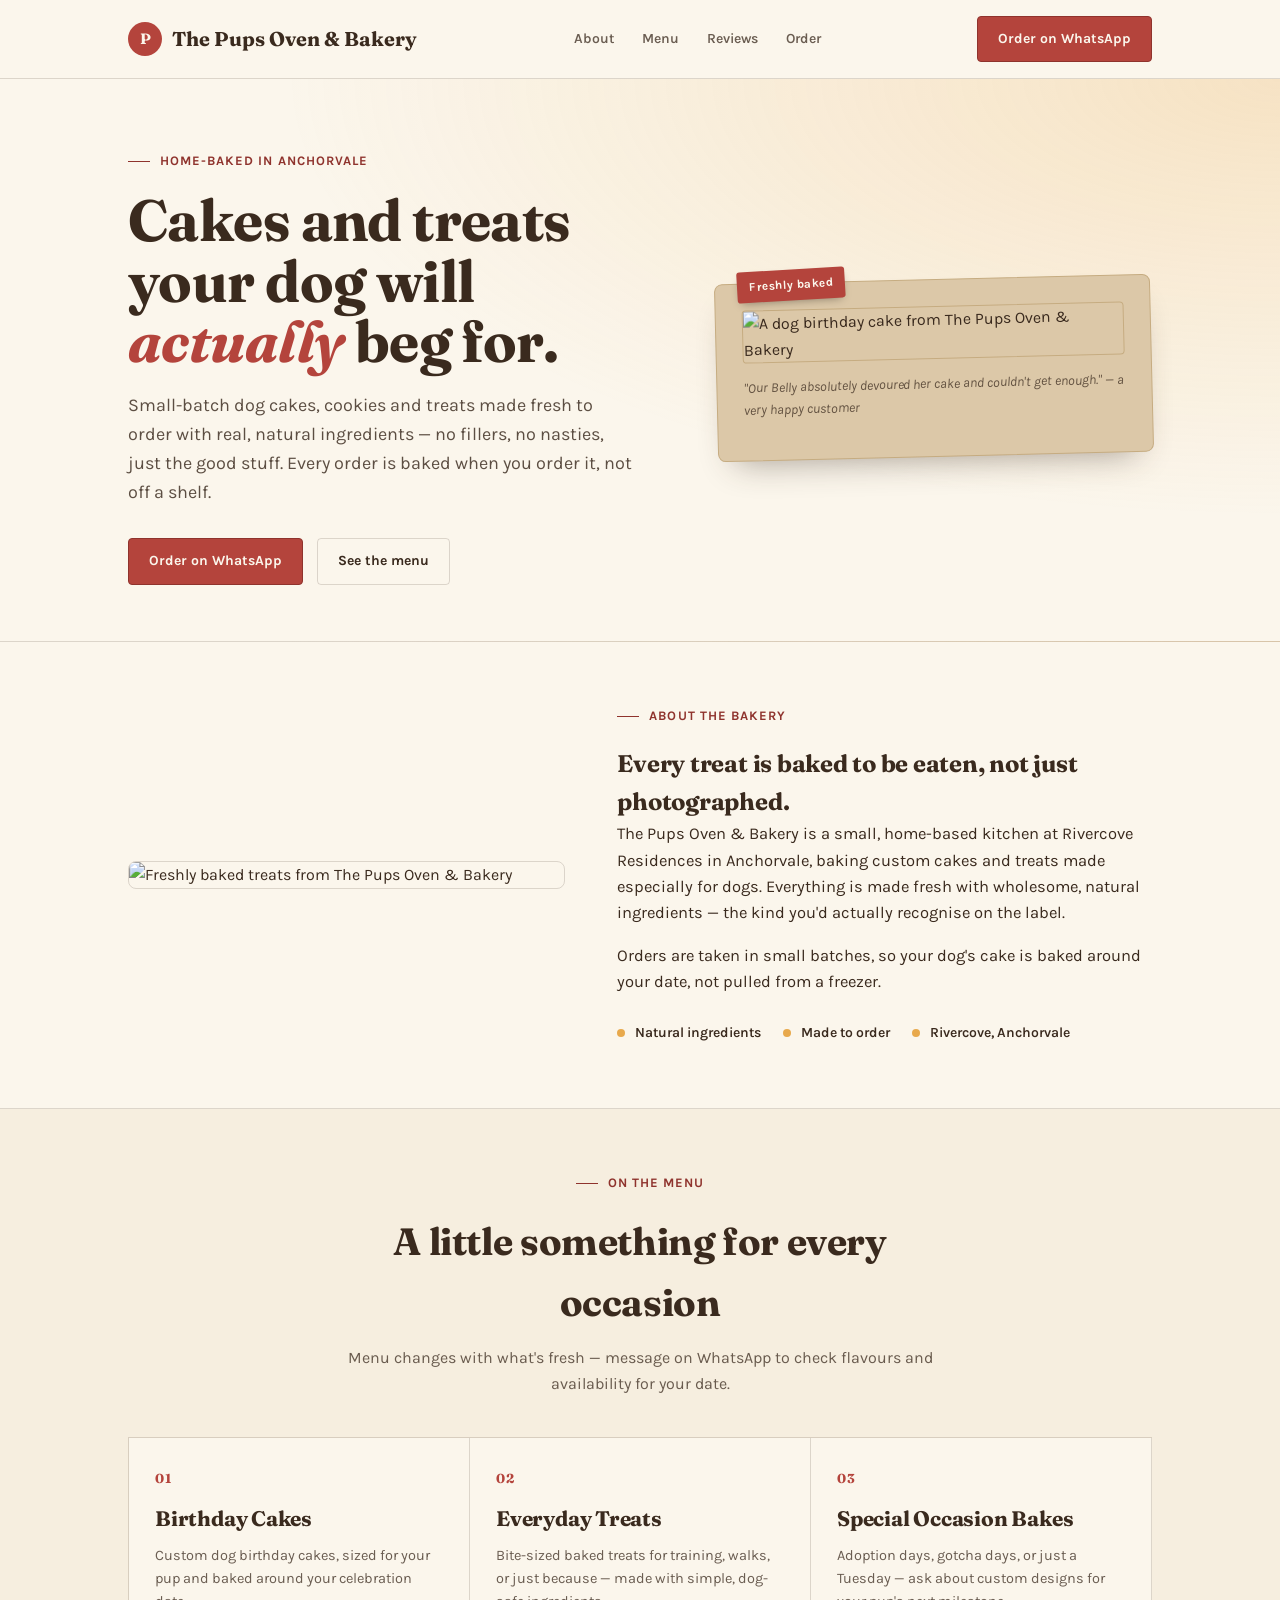
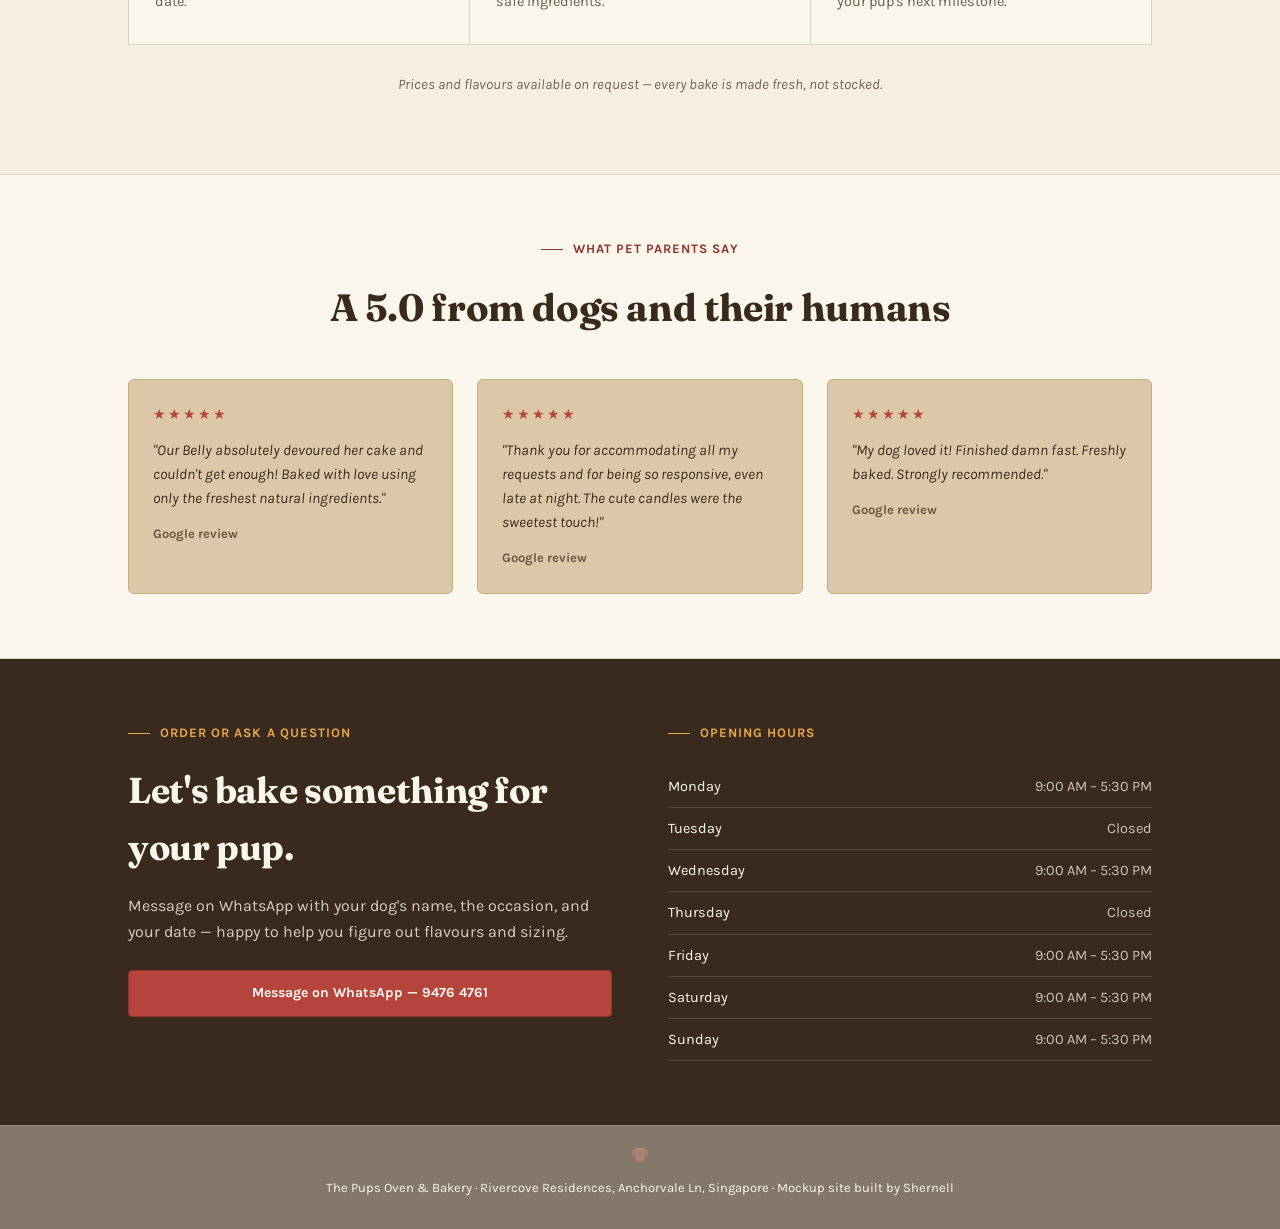
==== index.html @ 28925477 "Add files via upload" ====
<!DOCTYPE html>
<html lang="en">
<head>
<meta charset="UTF-8">
<meta name="viewport" content="width=device-width, initial-scale=1.0">
<title>The Pups Oven & Bakery — Small-batch bakes for dogs</title>
<link rel="preconnect" href="https://fonts.googleapis.com">
<link rel="preconnect" href="https://fonts.gstatic.com" crossorigin>
<link href="https://fonts.googleapis.com/css2?family=Fraunces:opsz,wght@9..144,400;9..144,600;9..144,700&family=Karla:wght@400;500;600;700&display=swap" rel="stylesheet">
<style>
  :root{
    --kraft: #DCC8A8;
    --kraft-dark: #C6AC81;
    --ink: #3A2A1E;
    --cream: #F6EEDF;
    --butter: #E8A94C;
    --berry: #B4443C;
    --berry-dark: #8F332D;
    --paper: #FBF6EC;
    --line: rgba(58,42,30,0.16);
    --radius: 4px;
  }
  *{box-sizing:border-box;}
  html{scroll-behavior:smooth;}
  body{
    margin:0;
    background:var(--cream);
    color:var(--ink);
    font-family:'Karla', sans-serif;
    font-size:16px;
    line-height:1.6;
  }
  h1,h2,h3{
    font-family:'Fraunces', serif;
    font-weight:700;
    margin:0;
    letter-spacing:-0.01em;
  }
  a{color:inherit;}
  img{max-width:100%;display:block;}
  .wrap{max-width:1080px;margin:0 auto;padding:0 28px;}

  /* Twine/stamp texture divider */
  .stamp-divider{
    display:flex;
    align-items:center;
    justify-content:center;
    gap:14px;
    margin:0 auto;
    width:fit-content;
  }
  .stamp-divider .dash{width:40px;height:1px;background:var(--ink);opacity:0.35;}
  .stamp-divider .paw{
    width:16px;height:16px;
    position:relative;
  }
  .stamp-divider .paw::before{
    content:"";
    position:absolute; inset:0;
    background: radial-gradient(circle at 50% 62%, var(--berry) 0 34%, transparent 35%),
                radial-gradient(circle at 22% 30%, var(--berry) 0 20%, transparent 21%),
                radial-gradient(circle at 78% 30%, var(--berry) 0 20%, transparent 21%),
                radial-gradient(circle at 38% 12%, var(--berry) 0 15%, transparent 16%),
                radial-gradient(circle at 62% 12%, var(--berry) 0 15%, transparent 16%);
    opacity:0.55;
  }

  /* ===== NAV ===== */
  header{
    position:sticky; top:0; z-index:20;
    background:var(--paper);
    border-bottom:1px solid var(--line);
  }
  nav.wrap{
    display:flex; align-items:center; justify-content:space-between;
    padding-top:16px; padding-bottom:16px;
  }
  .brand{
    display:flex; align-items:center; gap:10px;
    font-family:'Fraunces', serif; font-weight:700; font-size:20px;
  }
  .brand .mark{
    width:34px;height:34px;border-radius:50%;
    background:var(--berry);
    display:flex;align-items:center;justify-content:center;
    color:var(--paper); font-size:15px; font-weight:700;
    flex:none;
  }
  .navlinks{display:flex; gap:28px; font-size:14px; font-weight:600;}
  .navlinks a{text-decoration:none; opacity:0.75; transition:opacity .15s;}
  .navlinks a:hover{opacity:1;}
  .btn{
    display:inline-flex; align-items:center; gap:8px;
    background:var(--berry); color:var(--paper) !important;
    padding:11px 20px; border-radius:var(--radius);
    font-weight:700; font-size:14px; text-decoration:none;
    border:1px solid var(--berry-dark);
    transition: transform .15s ease, background .15s ease;
  }
  .btn:hover{background:var(--berry-dark); transform:translateY(-1px);}
  .btn-ghost{
    background:transparent; color:var(--ink) !important;
    border:1px solid var(--line);
  }
  .btn-ghost:hover{background:rgba(58,42,30,0.05); transform:none;}
  @media (max-width:720px){ .navlinks{display:none;} }

  /* ===== HERO ===== */
  .hero{
    background:
      radial-gradient(ellipse at top right, rgba(232,169,76,0.25), transparent 55%),
      var(--paper);
    border-bottom:1px solid var(--line);
    padding:72px 0 56px;
  }
  .hero .wrap{display:grid; grid-template-columns:1.1fr 0.9fr; gap:56px; align-items:center;}
  @media (max-width:860px){ .hero .wrap{grid-template-columns:1fr;} }
  .eyebrow{
    font-size:13px; font-weight:700; letter-spacing:0.08em; text-transform:uppercase;
    color:var(--berry-dark); margin-bottom:18px; display:flex; align-items:center; gap:10px;
  }
  .eyebrow::before{content:""; width:22px; height:1px; background:var(--berry-dark);}
  .hero h1{
    font-size:clamp(38px, 5vw, 58px);
    line-height:1.04;
  }
  .hero h1 em{
    font-style:italic; color:var(--berry);
  }
  .hero p.sub{
    margin-top:20px; font-size:18px; max-width:46ch; opacity:0.82;
  }
  .hero .cta-row{display:flex; gap:14px; margin-top:32px; flex-wrap:wrap;}
  .hero-card{
    background:var(--kraft);
    border:1px solid var(--kraft-dark);
    border-radius:8px;
    padding:26px;
    position:relative;
    transform:rotate(-1.4deg);
    box-shadow: 0 18px 34px -18px rgba(58,42,30,0.45);
  }
  .hero-card .tag{
    position:absolute; top:-14px; left:22px;
    background:var(--berry); color:var(--paper);
    font-size:12px; font-weight:700; letter-spacing:0.04em;
    padding:6px 12px; border-radius:3px;
    transform:rotate(-2deg);
    box-shadow:0 4px 10px -4px rgba(0,0,0,0.4);
  }
  .hero-card img{border-radius:4px; border:1px solid var(--kraft-dark);}
  .hero-card .cap{
    margin-top:14px; font-size:13.5px; opacity:0.75; font-style:italic;
  }

  section{padding:64px 0;}
  .section-head{max-width:640px; margin:0 auto 40px; text-align:center;}
  .section-head .eyebrow{justify-content:center;}
  .section-head h2{font-size:clamp(28px,3.4vw,38px);}
  .section-head p{margin-top:12px; opacity:0.75; font-size:16px;}

  /* ===== ABOUT ===== */
  .about{background:var(--paper); border-bottom:1px solid var(--line);}
  .about-grid{
    display:grid; grid-template-columns:0.9fr 1.1fr; gap:52px; align-items:center;
  }
  @media (max-width:860px){ .about-grid{grid-template-columns:1fr;} }
  .about-grid img{border-radius:8px; border:1px solid var(--line);}
  .about-copy p{margin:0 0 16px; font-size:16.5px;}
  .badges{display:flex; gap:22px; margin-top:26px; flex-wrap:wrap;}
  .badge{display:flex; align-items:center; gap:10px; font-size:14px; font-weight:600;}
  .badge .dot{width:8px;height:8px;border-radius:50%; background:var(--butter); flex:none;}

  /* ===== MENU ===== */
  .menu{background:var(--cream);}
  .menu-grid{
    display:grid; grid-template-columns:repeat(3,1fr); gap:0;
    border-top:1px solid var(--line); border-left:1px solid var(--line);
  }
  @media (max-width:860px){ .menu-grid{grid-template-columns:1fr;} }
  .menu-item{
    background:var(--paper);
    border-right:1px solid var(--line); border-bottom:1px solid var(--line);
    padding:30px 26px;
  }
  .menu-item .num{
    font-family:'Fraunces', serif; font-size:13px; color:var(--berry);
    font-weight:700; letter-spacing:0.04em; margin-bottom:14px; display:block;
  }
  .menu-item h3{font-size:21px; margin-bottom:8px;}
  .menu-item p{margin:0; font-size:14.5px; opacity:0.75;}
  .menu-note{
    text-align:center; margin-top:28px; font-size:14.5px; opacity:0.7; font-style:italic;
  }

  /* ===== REVIEWS ===== */
  .reviews{background:var(--paper); border-top:1px solid var(--line); border-bottom:1px solid var(--line);}
  .review-strip{
    display:grid; grid-template-columns:repeat(3,1fr); gap:24px;
  }
  @media (max-width:860px){ .review-strip{grid-template-columns:1fr;} }
  .review-card{
    background:var(--kraft);
    border:1px solid var(--kraft-dark);
    border-radius:6px;
    padding:24px;
    font-size:15px;
  }
  .review-card .stars{color:var(--berry); font-size:14px; letter-spacing:2px; margin-bottom:12px;}
  .review-card p{margin:0 0 14px; font-style:italic;}
  .review-card .who{font-size:13px; font-weight:700; opacity:0.7; font-style:normal;}

  /* ===== HOURS + CONTACT ===== */
  .contact{background:var(--ink); color:var(--paper);}
  .contact .wrap{
    display:grid; grid-template-columns:1fr 1fr; gap:56px;
  }
  @media (max-width:860px){ .contact .wrap{grid-template-columns:1fr; gap:40px;} }
  .contact h2{color:var(--paper); font-size:clamp(28px,3.4vw,36px);}
  .contact .eyebrow{color:var(--butter);}
  .contact .eyebrow::before{background:var(--butter);}
  .contact p{opacity:0.8;}
  .hours-table{width:100%; border-collapse:collapse; margin-top:22px; font-size:14.5px;}
  .hours-table td{padding:9px 0; border-bottom:1px solid rgba(246,238,223,0.14);}
  .hours-table td:last-child{text-align:right; opacity:0.75;}
  .contact-actions{display:flex; flex-direction:column; gap:14px; margin-top:26px;}
  .contact-actions .btn{justify-content:center;}

  footer{
    background:var(--ink); color:var(--paper); opacity:0.6;
    text-align:center; font-size:13px; padding:22px 0 30px;
    border-top:1px solid rgba(246,238,223,0.14);
  }

  @media (prefers-reduced-motion: reduce){
    html{scroll-behavior:auto;}
    .btn{transition:none;}
  }
</style>
</head>
<body>

<header>
  <nav class="wrap">
    <div class="brand"><span class="mark">P</span> The Pups Oven &amp; Bakery</div>
    <div class="navlinks">
      <a href="#about">About</a>
      <a href="#menu">Menu</a>
      <a href="#reviews">Reviews</a>
      <a href="#contact">Order</a>
    </div>
    <a class="btn" href="https://wa.me/6594764761" target="_blank" rel="noopener">Order on WhatsApp</a>
  </nav>
</header>

<section class="hero">
  <div class="wrap">
    <div>
      <div class="eyebrow">Home-baked in Anchorvale</div>
      <h1>Cakes and treats<br>your dog will<br><em>actually</em> beg for.</h1>
      <p class="sub">Small-batch dog cakes, cookies and treats made fresh to order with real, natural ingredients — no fillers, no nasties, just the good stuff. Every order is baked when you order it, not off a shelf.</p>
      <div class="cta-row">
        <a class="btn" href="https://wa.me/6594764761" target="_blank" rel="noopener">Order on WhatsApp</a>
        <a class="btn btn-ghost" href="#menu">See the menu</a>
      </div>
    </div>
    <div class="hero-card">
      <span class="tag">Freshly baked</span>
      <img src="https://lh3.googleusercontent.com/place-photos/AG9NLjCP2HcbFuQGOTqAzHiE16XrRwnvdXq0ew6-kzqlDeP54pK5Kxz64H9bZovD2482YH1DR_TlB1Ev3EIiJP8zvu2yTETIzzMvr8vPpk2DUA75wyzA35ce_5k3S6jke4qrymUKOl1qaqzrE1tr2elI1dHA=s4800-w800-h600" alt="A dog birthday cake from The Pups Oven & Bakery">
      <p class="cap">"Our Belly absolutely devoured her cake and couldn't get enough." — a very happy customer</p>
    </div>
  </div>
</section>

<section class="about" id="about">
  <div class="wrap about-grid">
    <img src="https://lh3.googleusercontent.com/place-photos/AG9NLjCjm4xuMLCfTS1H-O0KVJFiXCo4iOHPGCfZ14eSiEsaFnw3Gy92b512DJ711B5WHKqQO9Sk-Co7IWxxLctmNLen6A9wMANa2UknLFiBVmNn6SU0Fk9tjdXXYCuMUdY-psauGhg1rjdzt-5G7QcyyvMjFQ=s4800-w800-h600" alt="Freshly baked treats from The Pups Oven & Bakery">
    <div class="about-copy">
      <div class="eyebrow">About the bakery</div>
      <h2>Every treat is baked to be eaten, not just photographed.</h2>
      <p>The Pups Oven &amp; Bakery is a small, home-based kitchen at Rivercove Residences in Anchorvale, baking custom cakes and treats made especially for dogs. Everything is made fresh with wholesome, natural ingredients — the kind you'd actually recognise on the label.</p>
      <p>Orders are taken in small batches, so your dog's cake is baked around your date, not pulled from a freezer.</p>
      <div class="badges">
        <div class="badge"><span class="dot"></span> Natural ingredients</div>
        <div class="badge"><span class="dot"></span> Made to order</div>
        <div class="badge"><span class="dot"></span> Rivercove, Anchorvale</div>
      </div>
    </div>
  </div>
</section>

<section class="menu" id="menu">
  <div class="wrap">
    <div class="section-head">
      <div class="eyebrow">On the menu</div>
      <h2>A little something for every occasion</h2>
      <p>Menu changes with what's fresh — message on WhatsApp to check flavours and availability for your date.</p>
    </div>
    <div class="menu-grid">
      <div class="menu-item">
        <span class="num">01</span>
        <h3>Birthday Cakes</h3>
        <p>Custom dog birthday cakes, sized for your pup and baked around your celebration date.</p>
      </div>
      <div class="menu-item">
        <span class="num">02</span>
        <h3>Everyday Treats</h3>
        <p>Bite-sized baked treats for training, walks, or just because — made with simple, dog-safe ingredients.</p>
      </div>
      <div class="menu-item">
        <span class="num">03</span>
        <h3>Special Occasion Bakes</h3>
        <p>Adoption days, gotcha days, or just a Tuesday — ask about custom designs for your pup's next milestone.</p>
      </div>
    </div>
    <p class="menu-note">Prices and flavours available on request — every bake is made fresh, not stocked.</p>
  </div>
</section>

<section class="reviews" id="reviews">
  <div class="wrap">
    <div class="section-head">
      <div class="eyebrow">What pet parents say</div>
      <h2>A 5.0 from dogs and their humans</h2>
    </div>
    <div class="review-strip">
      <div class="review-card">
        <div class="stars">★★★★★</div>
        <p>"Our Belly absolutely devoured her cake and couldn't get enough! Baked with love using only the freshest natural ingredients."</p>
        <div class="who">Google review</div>
      </div>
      <div class="review-card">
        <div class="stars">★★★★★</div>
        <p>"Thank you for accommodating all my requests and for being so responsive, even late at night. The cute candles were the sweetest touch!"</p>
        <div class="who">Google review</div>
      </div>
      <div class="review-card">
        <div class="stars">★★★★★</div>
        <p>"My dog loved it! Finished damn fast. Freshly baked. Strongly recommended."</p>
        <div class="who">Google review</div>
      </div>
    </div>
  </div>
</section>

<section class="contact" id="contact">
  <div class="wrap">
    <div>
      <div class="eyebrow">Order or ask a question</div>
      <h2>Let's bake something for your pup.</h2>
      <p>Message on WhatsApp with your dog's name, the occasion, and your date — happy to help you figure out flavours and sizing.</p>
      <div class="contact-actions">
        <a class="btn" href="https://wa.me/6594764761" target="_blank" rel="noopener">Message on WhatsApp — 9476 4761</a>
      </div>
    </div>
    <div>
      <div class="eyebrow">Opening hours</div>
      <table class="hours-table">
        <tr><td>Monday</td><td>9:00 AM – 5:30 PM</td></tr>
        <tr><td>Tuesday</td><td>Closed</td></tr>
        <tr><td>Wednesday</td><td>9:00 AM – 5:30 PM</td></tr>
        <tr><td>Thursday</td><td>Closed</td></tr>
        <tr><td>Friday</td><td>9:00 AM – 5:30 PM</td></tr>
        <tr><td>Saturday</td><td>9:00 AM – 5:30 PM</td></tr>
        <tr><td>Sunday</td><td>9:00 AM – 5:30 PM</td></tr>
      </table>
    </div>
  </div>
</section>

<footer>
  <div class="stamp-divider" style="margin-bottom:14px;">
    <span class="dash"></span><span class="paw"></span><span class="dash"></span>
  </div>
  The Pups Oven &amp; Bakery · Rivercove Residences, Anchorvale Ln, Singapore · Mockup site built by Shernell
</footer>

</body>
</html>
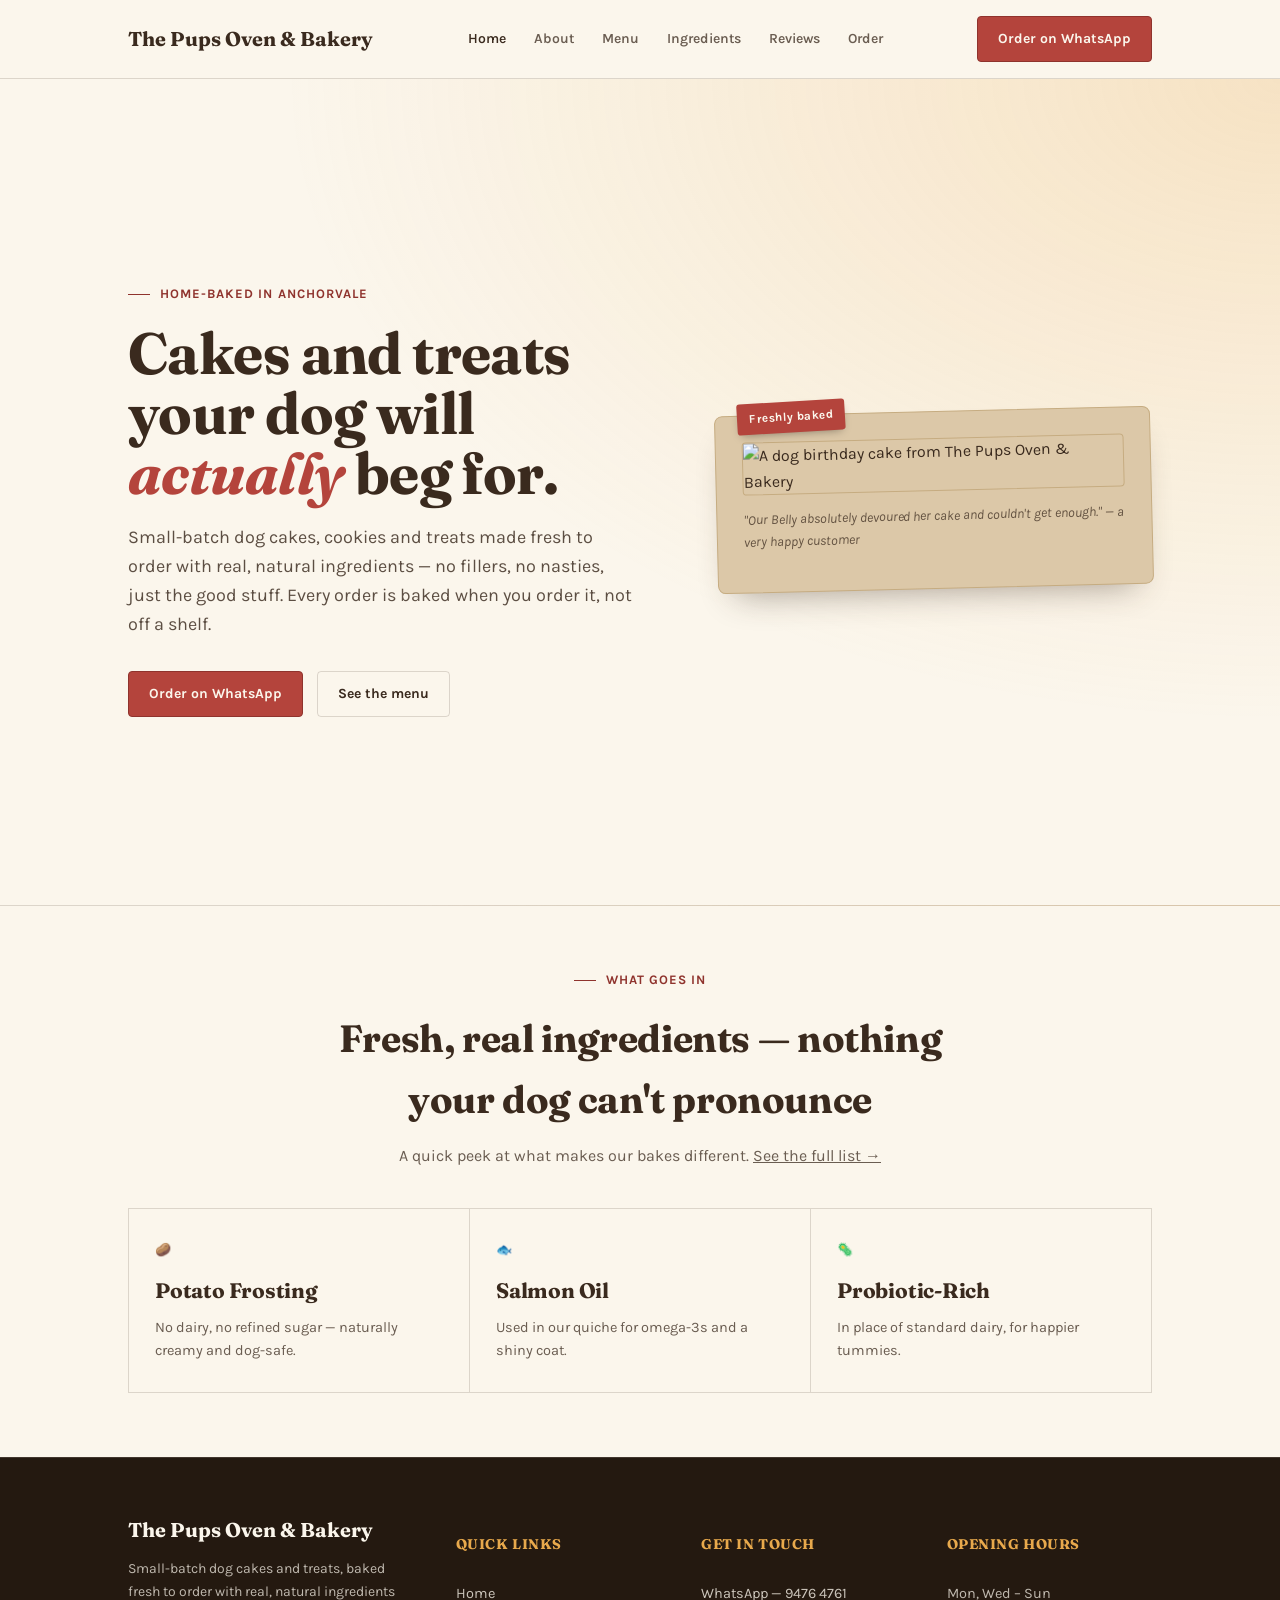
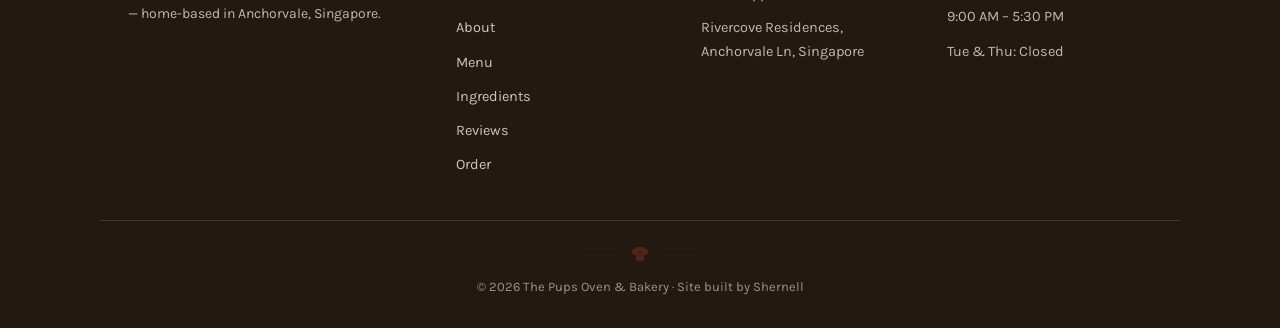
==== commit c6e075ce: "Switch to multi-page site with shared header/footer, fix full-screen layout and footer styling" ====
--- a/index.html
+++ b/index.html
@@ -7,251 +7,11 @@
 <link rel="preconnect" href="https://fonts.googleapis.com">
 <link rel="preconnect" href="https://fonts.gstatic.com" crossorigin>
 <link href="https://fonts.googleapis.com/css2?family=Fraunces:opsz,wght@9..144,400;9..144,600;9..144,700&family=Karla:wght@400;500;600;700&display=swap" rel="stylesheet">
-<style>
-  :root{
-    --kraft: #DCC8A8;
-    --kraft-dark: #C6AC81;
-    --ink: #3A2A1E;
-    --cream: #F6EEDF;
-    --butter: #E8A94C;
-    --berry: #B4443C;
-    --berry-dark: #8F332D;
-    --paper: #FBF6EC;
-    --line: rgba(58,42,30,0.16);
-    --radius: 4px;
-  }
-  *{box-sizing:border-box;}
-  html{scroll-behavior:smooth;}
-  body{
-    margin:0;
-    background:var(--cream);
-    color:var(--ink);
-    font-family:'Karla', sans-serif;
-    font-size:16px;
-    line-height:1.6;
-  }
-  h1,h2,h3{
-    font-family:'Fraunces', serif;
-    font-weight:700;
-    margin:0;
-    letter-spacing:-0.01em;
-  }
-  a{color:inherit;}
-  img{max-width:100%;display:block;}
-  .wrap{max-width:1080px;margin:0 auto;padding:0 28px;}
-
-  /* Twine/stamp texture divider */
-  .stamp-divider{
-    display:flex;
-    align-items:center;
-    justify-content:center;
-    gap:14px;
-    margin:0 auto;
-    width:fit-content;
-  }
-  .stamp-divider .dash{width:40px;height:1px;background:var(--ink);opacity:0.35;}
-  .stamp-divider .paw{
-    width:16px;height:16px;
-    position:relative;
-  }
-  .stamp-divider .paw::before{
-    content:"";
-    position:absolute; inset:0;
-    background: radial-gradient(circle at 50% 62%, var(--berry) 0 34%, transparent 35%),
-                radial-gradient(circle at 22% 30%, var(--berry) 0 20%, transparent 21%),
-                radial-gradient(circle at 78% 30%, var(--berry) 0 20%, transparent 21%),
-                radial-gradient(circle at 38% 12%, var(--berry) 0 15%, transparent 16%),
-                radial-gradient(circle at 62% 12%, var(--berry) 0 15%, transparent 16%);
-    opacity:0.55;
-  }
-
-  /* ===== NAV ===== */
-  header{
-    position:sticky; top:0; z-index:20;
-    background:var(--paper);
-    border-bottom:1px solid var(--line);
-  }
-  nav.wrap{
-    display:flex; align-items:center; justify-content:space-between;
-    padding-top:16px; padding-bottom:16px;
-  }
-  .brand{
-    display:flex; align-items:center; gap:10px;
-    font-family:'Fraunces', serif; font-weight:700; font-size:20px;
-  }
-  .brand .mark{
-    width:34px;height:34px;border-radius:50%;
-    background:var(--berry);
-    display:flex;align-items:center;justify-content:center;
-    color:var(--paper); font-size:15px; font-weight:700;
-    flex:none;
-  }
-  .navlinks{display:flex; gap:28px; font-size:14px; font-weight:600;}
-  .navlinks a{text-decoration:none; opacity:0.75; transition:opacity .15s;}
-  .navlinks a:hover{opacity:1;}
-  .btn{
-    display:inline-flex; align-items:center; gap:8px;
-    background:var(--berry); color:var(--paper) !important;
-    padding:11px 20px; border-radius:var(--radius);
-    font-weight:700; font-size:14px; text-decoration:none;
-    border:1px solid var(--berry-dark);
-    transition: transform .15s ease, background .15s ease;
-  }
-  .btn:hover{background:var(--berry-dark); transform:translateY(-1px);}
-  .btn-ghost{
-    background:transparent; color:var(--ink) !important;
-    border:1px solid var(--line);
-  }
-  .btn-ghost:hover{background:rgba(58,42,30,0.05); transform:none;}
-  @media (max-width:720px){ .navlinks{display:none;} }
-
-  /* ===== HERO ===== */
-  .hero{
-    background:
-      radial-gradient(ellipse at top right, rgba(232,169,76,0.25), transparent 55%),
-      var(--paper);
-    border-bottom:1px solid var(--line);
-    padding:72px 0 56px;
-  }
-  .hero .wrap{display:grid; grid-template-columns:1.1fr 0.9fr; gap:56px; align-items:center;}
-  @media (max-width:860px){ .hero .wrap{grid-template-columns:1fr;} }
-  .eyebrow{
-    font-size:13px; font-weight:700; letter-spacing:0.08em; text-transform:uppercase;
-    color:var(--berry-dark); margin-bottom:18px; display:flex; align-items:center; gap:10px;
-  }
-  .eyebrow::before{content:""; width:22px; height:1px; background:var(--berry-dark);}
-  .hero h1{
-    font-size:clamp(38px, 5vw, 58px);
-    line-height:1.04;
-  }
-  .hero h1 em{
-    font-style:italic; color:var(--berry);
-  }
-  .hero p.sub{
-    margin-top:20px; font-size:18px; max-width:46ch; opacity:0.82;
-  }
-  .hero .cta-row{display:flex; gap:14px; margin-top:32px; flex-wrap:wrap;}
-  .hero-card{
-    background:var(--kraft);
-    border:1px solid var(--kraft-dark);
-    border-radius:8px;
-    padding:26px;
-    position:relative;
-    transform:rotate(-1.4deg);
-    box-shadow: 0 18px 34px -18px rgba(58,42,30,0.45);
-  }
-  .hero-card .tag{
-    position:absolute; top:-14px; left:22px;
-    background:var(--berry); color:var(--paper);
-    font-size:12px; font-weight:700; letter-spacing:0.04em;
-    padding:6px 12px; border-radius:3px;
-    transform:rotate(-2deg);
-    box-shadow:0 4px 10px -4px rgba(0,0,0,0.4);
-  }
-  .hero-card img{border-radius:4px; border:1px solid var(--kraft-dark);}
-  .hero-card .cap{
-    margin-top:14px; font-size:13.5px; opacity:0.75; font-style:italic;
-  }
-
-  section{padding:64px 0;}
-  .section-head{max-width:640px; margin:0 auto 40px; text-align:center;}
-  .section-head .eyebrow{justify-content:center;}
-  .section-head h2{font-size:clamp(28px,3.4vw,38px);}
-  .section-head p{margin-top:12px; opacity:0.75; font-size:16px;}
-
-  /* ===== ABOUT ===== */
-  .about{background:var(--paper); border-bottom:1px solid var(--line);}
-  .about-grid{
-    display:grid; grid-template-columns:0.9fr 1.1fr; gap:52px; align-items:center;
-  }
-  @media (max-width:860px){ .about-grid{grid-template-columns:1fr;} }
-  .about-grid img{border-radius:8px; border:1px solid var(--line);}
-  .about-copy p{margin:0 0 16px; font-size:16.5px;}
-  .badges{display:flex; gap:22px; margin-top:26px; flex-wrap:wrap;}
-  .badge{display:flex; align-items:center; gap:10px; font-size:14px; font-weight:600;}
-  .badge .dot{width:8px;height:8px;border-radius:50%; background:var(--butter); flex:none;}
-
-  /* ===== MENU ===== */
-  .menu{background:var(--cream);}
-  .menu-grid{
-    display:grid; grid-template-columns:repeat(3,1fr); gap:0;
-    border-top:1px solid var(--line); border-left:1px solid var(--line);
-  }
-  @media (max-width:860px){ .menu-grid{grid-template-columns:1fr;} }
-  .menu-item{
-    background:var(--paper);
-    border-right:1px solid var(--line); border-bottom:1px solid var(--line);
-    padding:30px 26px;
-  }
-  .menu-item .num{
-    font-family:'Fraunces', serif; font-size:13px; color:var(--berry);
-    font-weight:700; letter-spacing:0.04em; margin-bottom:14px; display:block;
-  }
-  .menu-item h3{font-size:21px; margin-bottom:8px;}
-  .menu-item p{margin:0; font-size:14.5px; opacity:0.75;}
-  .menu-note{
-    text-align:center; margin-top:28px; font-size:14.5px; opacity:0.7; font-style:italic;
-  }
-
-  /* ===== REVIEWS ===== */
-  .reviews{background:var(--paper); border-top:1px solid var(--line); border-bottom:1px solid var(--line);}
-  .review-strip{
-    display:grid; grid-template-columns:repeat(3,1fr); gap:24px;
-  }
-  @media (max-width:860px){ .review-strip{grid-template-columns:1fr;} }
-  .review-card{
-    background:var(--kraft);
-    border:1px solid var(--kraft-dark);
-    border-radius:6px;
-    padding:24px;
-    font-size:15px;
-  }
-  .review-card .stars{color:var(--berry); font-size:14px; letter-spacing:2px; margin-bottom:12px;}
-  .review-card p{margin:0 0 14px; font-style:italic;}
-  .review-card .who{font-size:13px; font-weight:700; opacity:0.7; font-style:normal;}
-
-  /* ===== HOURS + CONTACT ===== */
-  .contact{background:var(--ink); color:var(--paper);}
-  .contact .wrap{
-    display:grid; grid-template-columns:1fr 1fr; gap:56px;
-  }
-  @media (max-width:860px){ .contact .wrap{grid-template-columns:1fr; gap:40px;} }
-  .contact h2{color:var(--paper); font-size:clamp(28px,3.4vw,36px);}
-  .contact .eyebrow{color:var(--butter);}
-  .contact .eyebrow::before{background:var(--butter);}
-  .contact p{opacity:0.8;}
-  .hours-table{width:100%; border-collapse:collapse; margin-top:22px; font-size:14.5px;}
-  .hours-table td{padding:9px 0; border-bottom:1px solid rgba(246,238,223,0.14);}
-  .hours-table td:last-child{text-align:right; opacity:0.75;}
-  .contact-actions{display:flex; flex-direction:column; gap:14px; margin-top:26px;}
-  .contact-actions .btn{justify-content:center;}
-
-  footer{
-    background:var(--ink); color:var(--paper); opacity:0.6;
-    text-align:center; font-size:13px; padding:22px 0 30px;
-    border-top:1px solid rgba(246,238,223,0.14);
-  }
-
-  @media (prefers-reduced-motion: reduce){
-    html{scroll-behavior:auto;}
-    .btn{transition:none;}
-  }
-</style>
+<link rel="stylesheet" href="css/styles.css">
 </head>
 <body>
 
-<header>
-  <nav class="wrap">
-    <div class="brand"><span class="mark">P</span> The Pups Oven &amp; Bakery</div>
-    <div class="navlinks">
-      <a href="#about">About</a>
-      <a href="#menu">Menu</a>
-      <a href="#reviews">Reviews</a>
-      <a href="#contact">Order</a>
-    </div>
-    <a class="btn" href="https://wa.me/6594764761" target="_blank" rel="noopener">Order on WhatsApp</a>
-  </nav>
-</header>
+<div id="site-header"></div>
 
 <section class="hero">
   <div class="wrap">
@@ -261,7 +21,7 @@
       <p class="sub">Small-batch dog cakes, cookies and treats made fresh to order with real, natural ingredients — no fillers, no nasties, just the good stuff. Every order is baked when you order it, not off a shelf.</p>
       <div class="cta-row">
         <a class="btn" href="https://wa.me/6594764761" target="_blank" rel="noopener">Order on WhatsApp</a>
-        <a class="btn btn-ghost" href="#menu">See the menu</a>
+        <a class="btn btn-ghost" href="menu.html">See the menu</a>
       </div>
     </div>
     <div class="hero-card">
@@ -272,108 +32,35 @@
   </div>
 </section>
 
-<section class="about" id="about">
-  <div class="wrap about-grid">
-    <img src="https://lh3.googleusercontent.com/place-photos/AG9NLjCjm4xuMLCfTS1H-O0KVJFiXCo4iOHPGCfZ14eSiEsaFnw3Gy92b512DJ711B5WHKqQO9Sk-Co7IWxxLctmNLen6A9wMANa2UknLFiBVmNn6SU0Fk9tjdXXYCuMUdY-psauGhg1rjdzt-5G7QcyyvMjFQ=s4800-w800-h600" alt="Freshly baked treats from The Pups Oven & Bakery">
-    <div class="about-copy">
-      <div class="eyebrow">About the bakery</div>
-      <h2>Every treat is baked to be eaten, not just photographed.</h2>
-      <p>The Pups Oven &amp; Bakery is a small, home-based kitchen at Rivercove Residences in Anchorvale, baking custom cakes and treats made especially for dogs. Everything is made fresh with wholesome, natural ingredients — the kind you'd actually recognise on the label.</p>
-      <p>Orders are taken in small batches, so your dog's cake is baked around your date, not pulled from a freezer.</p>
-      <div class="badges">
-        <div class="badge"><span class="dot"></span> Natural ingredients</div>
-        <div class="badge"><span class="dot"></span> Made to order</div>
-        <div class="badge"><span class="dot"></span> Rivercove, Anchorvale</div>
+<section class="ingredients">
+  <div class="wrap">
+    <div class="section-head">
+      <div class="eyebrow">What goes in</div>
+      <h2>Fresh, real ingredients — nothing your dog can't pronounce</h2>
+      <p>A quick peek at what makes our bakes different. <a href="ingredients.html" style="text-decoration:underline;">See the full list →</a></p>
+    </div>
+    <div class="menu-grid">
+      <div class="menu-item">
+        <span class="num">🥔</span>
+        <h3>Potato Frosting</h3>
+        <p>No dairy, no refined sugar — naturally creamy and dog-safe.</p>
+      </div>
+      <div class="menu-item">
+        <span class="num">🐟</span>
+        <h3>Salmon Oil</h3>
+        <p>Used in our quiche for omega-3s and a shiny coat.</p>
+      </div>
+      <div class="menu-item">
+        <span class="num">🦠</span>
+        <h3>Probiotic-Rich</h3>
+        <p>In place of standard dairy, for happier tummies.</p>
       </div>
     </div>
   </div>
 </section>
 
-<section class="menu" id="menu">
-  <div class="wrap">
-    <div class="section-head">
-      <div class="eyebrow">On the menu</div>
-      <h2>A little something for every occasion</h2>
-      <p>Menu changes with what's fresh — message on WhatsApp to check flavours and availability for your date.</p>
-    </div>
-    <div class="menu-grid">
-      <div class="menu-item">
-        <span class="num">01</span>
-        <h3>Birthday Cakes</h3>
-        <p>Custom dog birthday cakes, sized for your pup and baked around your celebration date.</p>
-      </div>
-      <div class="menu-item">
-        <span class="num">02</span>
-        <h3>Everyday Treats</h3>
-        <p>Bite-sized baked treats for training, walks, or just because — made with simple, dog-safe ingredients.</p>
-      </div>
-      <div class="menu-item">
-        <span class="num">03</span>
-        <h3>Special Occasion Bakes</h3>
-        <p>Adoption days, gotcha days, or just a Tuesday — ask about custom designs for your pup's next milestone.</p>
-      </div>
-    </div>
-    <p class="menu-note">Prices and flavours available on request — every bake is made fresh, not stocked.</p>
-  </div>
-</section>
+<div id="site-footer"></div>
 
-<section class="reviews" id="reviews">
-  <div class="wrap">
-    <div class="section-head">
-      <div class="eyebrow">What pet parents say</div>
-      <h2>A 5.0 from dogs and their humans</h2>
-    </div>
-    <div class="review-strip">
-      <div class="review-card">
-        <div class="stars">★★★★★</div>
-        <p>"Our Belly absolutely devoured her cake and couldn't get enough! Baked with love using only the freshest natural ingredients."</p>
-        <div class="who">Google review</div>
-      </div>
-      <div class="review-card">
-        <div class="stars">★★★★★</div>
-        <p>"Thank you for accommodating all my requests and for being so responsive, even late at night. The cute candles were the sweetest touch!"</p>
-        <div class="who">Google review</div>
-      </div>
-      <div class="review-card">
-        <div class="stars">★★★★★</div>
-        <p>"My dog loved it! Finished damn fast. Freshly baked. Strongly recommended."</p>
-        <div class="who">Google review</div>
-      </div>
-    </div>
-  </div>
-</section>
-
-<section class="contact" id="contact">
-  <div class="wrap">
-    <div>
-      <div class="eyebrow">Order or ask a question</div>
-      <h2>Let's bake something for your pup.</h2>
-      <p>Message on WhatsApp with your dog's name, the occasion, and your date — happy to help you figure out flavours and sizing.</p>
-      <div class="contact-actions">
-        <a class="btn" href="https://wa.me/6594764761" target="_blank" rel="noopener">Message on WhatsApp — 9476 4761</a>
-      </div>
-    </div>
-    <div>
-      <div class="eyebrow">Opening hours</div>
-      <table class="hours-table">
-        <tr><td>Monday</td><td>9:00 AM – 5:30 PM</td></tr>
-        <tr><td>Tuesday</td><td>Closed</td></tr>
-        <tr><td>Wednesday</td><td>9:00 AM – 5:30 PM</td></tr>
-        <tr><td>Thursday</td><td>Closed</td></tr>
-        <tr><td>Friday</td><td>9:00 AM – 5:30 PM</td></tr>
-        <tr><td>Saturday</td><td>9:00 AM – 5:30 PM</td></tr>
-        <tr><td>Sunday</td><td>9:00 AM – 5:30 PM</td></tr>
-      </table>
-    </div>
-  </div>
-</section>
-
-<footer>
-  <div class="stamp-divider" style="margin-bottom:14px;">
-    <span class="dash"></span><span class="paw"></span><span class="dash"></span>
-  </div>
-  The Pups Oven &amp; Bakery · Rivercove Residences, Anchorvale Ln, Singapore · Mockup site built by Shernell
-</footer>
-
+<script src="include.js"></script>
 </body>
-</html>
+</html>
--- a/css/styles.css
+++ b/css/styles.css
@@ -0,0 +1,298 @@
+:root{
+  --kraft: #DCC8A8;
+  --kraft-dark: #C6AC81;
+  --ink: #3A2A1E;
+  --cream: #F6EEDF;
+  --butter: #E8A94C;
+  --berry: #B4443C;
+  --berry-dark: #8F332D;
+  --paper: #FBF6EC;
+  --line: rgba(58,42,30,0.16);
+  --radius: 4px;
+  --ink-deep: #241910;
+}
+*{box-sizing:border-box;}
+html{scroll-behavior:smooth;}
+html, body{
+  width:100%;
+  overflow-x:hidden;
+}
+body{
+  margin:0;
+  background:var(--cream);
+  color:var(--ink);
+  font-family:'Karla', sans-serif;
+  font-size:16px;
+  line-height:1.6;
+  min-height:100vh;
+  display:flex;
+  flex-direction:column;
+}
+h1,h2,h3{
+  font-family:'Fraunces', serif;
+  font-weight:700;
+  margin:0;
+  letter-spacing:-0.01em;
+}
+a{color:inherit;}
+img{max-width:100%;display:block;}
+.wrap{max-width:1080px;margin:0 auto;padding:0 28px;}
+#site-footer{margin-top:auto;}
+
+/* Twine/stamp texture divider */
+.stamp-divider{
+  display:flex; align-items:center; justify-content:center; gap:14px;
+  margin:0 auto; width:fit-content;
+}
+.stamp-divider .dash{width:40px;height:1px;background:var(--ink);opacity:0.35;}
+.stamp-divider .paw{width:16px;height:16px;position:relative;}
+.stamp-divider .paw::before{
+  content:"";
+  position:absolute; inset:0;
+  background: radial-gradient(circle at 50% 62%, var(--berry) 0 34%, transparent 35%),
+              radial-gradient(circle at 22% 30%, var(--berry) 0 20%, transparent 21%),
+              radial-gradient(circle at 78% 30%, var(--berry) 0 20%, transparent 21%),
+              radial-gradient(circle at 38% 12%, var(--berry) 0 15%, transparent 16%),
+              radial-gradient(circle at 62% 12%, var(--berry) 0 15%, transparent 16%);
+  opacity:0.55;
+}
+
+/* ===== NAV ===== */
+header{
+  position:sticky; top:0; z-index:20;
+  background:var(--paper);
+  border-bottom:1px solid var(--line);
+}
+nav.wrap{
+  display:flex; align-items:center; justify-content:space-between;
+  padding-top:16px; padding-bottom:16px;
+}
+.brand{
+  display:flex; align-items:center; gap:10px;
+  font-family:'Fraunces', serif; font-weight:700; font-size:20px;
+  text-decoration:none;
+}
+.brand .mark{
+  width:34px;height:34px;border-radius:50%;
+  background:var(--berry);
+  display:flex;align-items:center;justify-content:center;
+  color:var(--paper); font-size:15px; font-weight:700;
+  flex:none;
+}
+.navlinks{display:flex; gap:28px; font-size:14px; font-weight:600;}
+.navlinks a{text-decoration:none; opacity:0.75; transition:opacity .15s;}
+.navlinks a:hover, .navlinks a.active{opacity:1;}
+
+.hamburger{
+  display:none;
+  flex-direction:column; justify-content:center; gap:5px;
+  width:34px; height:34px;
+  background:none; border:none; cursor:pointer; padding:0;
+  flex:none;
+}
+.hamburger span{
+  display:block; width:100%; height:2px; background:var(--ink); border-radius:2px;
+  transition: transform .2s ease, opacity .2s ease;
+}
+.hamburger.open span:nth-child(1){transform: translateY(7px) rotate(45deg);}
+.hamburger.open span:nth-child(2){opacity:0;}
+.hamburger.open span:nth-child(3){transform: translateY(-7px) rotate(-45deg);}
+
+.mobile-menu{
+  display:none; flex-direction:column;
+  background:var(--paper);
+  border-bottom:1px solid var(--line);
+  padding:6px 28px 18px;
+}
+.mobile-menu a{
+  text-decoration:none; color:var(--ink);
+  font-size:15px; font-weight:600;
+  padding:12px 0;
+  border-bottom:1px solid var(--line);
+}
+.mobile-menu a:last-child{border-bottom:none;}
+.mobile-menu.open{display:flex;}
+.btn{
+  display:inline-flex; align-items:center; gap:8px;
+  background:var(--berry); color:var(--paper) !important;
+  padding:11px 20px; border-radius:var(--radius);
+  font-weight:700; font-size:14px; text-decoration:none;
+  border:1px solid var(--berry-dark);
+  transition: transform .15s ease, background .15s ease;
+}
+.btn:hover{background:var(--berry-dark); transform:translateY(-1px);}
+.btn-ghost{
+  background:transparent; color:var(--ink) !important;
+  border:1px solid var(--line);
+}
+.btn-ghost:hover{background:rgba(58,42,30,0.05); transform:none;}
+@media (max-width:720px){
+  .navlinks{display:none;}
+  nav.wrap .btn{display:none;}
+  .hamburger{display:flex;}
+}
+
+/* ===== HERO ===== */
+.hero{
+  background:
+    radial-gradient(ellipse at top right, rgba(232,169,76,0.25), transparent 55%),
+    var(--paper);
+  border-bottom:1px solid var(--line);
+  padding:72px 0 56px;
+  min-height:calc(100vh - 73px);
+  display:flex;
+  align-items:center;
+}
+.hero .wrap{width:100%; display:grid; grid-template-columns:1.1fr 0.9fr; gap:56px; align-items:center;}
+@media (max-width:860px){
+  .hero{min-height:auto;}
+  .hero .wrap{grid-template-columns:1fr;}
+}
+.eyebrow{
+  font-size:13px; font-weight:700; letter-spacing:0.08em; text-transform:uppercase;
+  color:var(--berry-dark); margin-bottom:18px; display:flex; align-items:center; gap:10px;
+}
+.eyebrow::before{content:""; width:22px; height:1px; background:var(--berry-dark);}
+.hero h1{font-size:clamp(38px, 5vw, 58px); line-height:1.04;}
+.hero h1 em{font-style:italic; color:var(--berry);}
+.hero p.sub{margin-top:20px; font-size:18px; max-width:46ch; opacity:0.82;}
+.hero .cta-row{display:flex; gap:14px; margin-top:32px; flex-wrap:wrap;}
+.hero-card{
+  background:var(--kraft);
+  border:1px solid var(--kraft-dark);
+  border-radius:8px;
+  padding:26px;
+  position:relative;
+  transform:rotate(-1.4deg);
+  box-shadow: 0 18px 34px -18px rgba(58,42,30,0.45);
+}
+.hero-card .tag{
+  position:absolute; top:-14px; left:22px;
+  background:var(--berry); color:var(--paper);
+  font-size:12px; font-weight:700; letter-spacing:0.04em;
+  padding:6px 12px; border-radius:3px;
+  transform:rotate(-2deg);
+  box-shadow:0 4px 10px -4px rgba(0,0,0,0.4);
+}
+.hero-card img{border-radius:4px; border:1px solid var(--kraft-dark);}
+.hero-card .cap{margin-top:14px; font-size:13.5px; opacity:0.75; font-style:italic;}
+
+/* ===== PAGE HEADER (for non-home pages) ===== */
+.page-header{
+  background:var(--paper);
+  border-bottom:1px solid var(--line);
+  padding:52px 0 40px;
+  text-align:center;
+}
+.page-header h1{font-size:clamp(32px,4.5vw,46px);}
+.page-header p{margin-top:14px; opacity:0.75; font-size:16px; max-width:520px; margin-left:auto; margin-right:auto;}
+
+section{padding:64px 0;}
+.section-head{max-width:640px; margin:0 auto 40px; text-align:center;}
+.section-head .eyebrow{justify-content:center;}
+.section-head h2{font-size:clamp(28px,3.4vw,38px);}
+.section-head p{margin-top:12px; opacity:0.75; font-size:16px;}
+
+/* ===== ABOUT ===== */
+.about{background:var(--paper);}
+.about-grid{display:grid; grid-template-columns:0.9fr 1.1fr; gap:52px; align-items:center;}
+@media (max-width:860px){ .about-grid{grid-template-columns:1fr;} }
+.about-grid img{border-radius:8px; border:1px solid var(--line);}
+.about-copy p{margin:0 0 16px; font-size:16.5px;}
+.badges{display:flex; gap:22px; margin-top:26px; flex-wrap:wrap;}
+.badge{display:flex; align-items:center; gap:10px; font-size:14px; font-weight:600;}
+.badge .dot{width:8px;height:8px;border-radius:50%; background:var(--butter); flex:none;}
+
+/* ===== MENU / INGREDIENTS ===== */
+.menu{background:var(--cream);}
+.ingredients{background:var(--paper);}
+.menu-grid{
+  display:grid; grid-template-columns:repeat(3,1fr); gap:0;
+  border-top:1px solid var(--line); border-left:1px solid var(--line);
+}
+@media (max-width:860px){ .menu-grid{grid-template-columns:1fr;} }
+.menu-item{
+  background:var(--paper);
+  border-right:1px solid var(--line); border-bottom:1px solid var(--line);
+  padding:30px 26px;
+}
+.menu-item .num{
+  font-family:'Fraunces', serif; font-size:13px; color:var(--berry);
+  font-weight:700; letter-spacing:0.04em; margin-bottom:14px; display:block;
+}
+.menu-item h3{font-size:21px; margin-bottom:8px;}
+.menu-item p{margin:0; font-size:14.5px; opacity:0.75;}
+.menu-item .price{margin-top:10px; font-weight:700; opacity:1;}
+.menu-note{text-align:center; margin-top:28px; font-size:14.5px; opacity:0.7; font-style:italic;}
+
+/* ===== REVIEWS ===== */
+.reviews{background:var(--paper); border-top:1px solid var(--line); border-bottom:1px solid var(--line);}
+.review-strip{display:grid; grid-template-columns:repeat(3,1fr); gap:24px;}
+@media (max-width:860px){ .review-strip{grid-template-columns:1fr;} }
+.review-card{
+  background:var(--kraft);
+  border:1px solid var(--kraft-dark);
+  border-radius:6px;
+  padding:24px;
+  font-size:15px;
+}
+.review-card .stars{color:var(--berry); font-size:14px; letter-spacing:2px; margin-bottom:12px;}
+.review-card p{margin:0 0 14px; font-style:italic;}
+.review-card .who{font-size:13px; font-weight:700; opacity:0.7; font-style:normal;}
+
+/* ===== HOURS + CONTACT ===== */
+.contact{background:var(--ink); color:var(--paper);}
+.contact .wrap{display:grid; grid-template-columns:1fr 1fr; gap:56px;}
+@media (max-width:860px){ .contact .wrap{grid-template-columns:1fr; gap:40px;} }
+.contact h2{color:var(--paper); font-size:clamp(28px,3.4vw,36px);}
+.contact .eyebrow{color:var(--butter);}
+.contact .eyebrow::before{background:var(--butter);}
+.contact p{opacity:0.8;}
+.hours-table{width:100%; border-collapse:collapse; margin-top:22px; font-size:14.5px;}
+.hours-table td{padding:9px 0; border-bottom:1px solid rgba(246,238,223,0.14);}
+.hours-table td:last-child{text-align:right; opacity:0.75;}
+.contact-actions{display:flex; flex-direction:column; gap:14px; margin-top:26px;}
+.contact-actions .btn{justify-content:center;}
+
+footer{
+  background:var(--ink-deep); color:var(--paper);
+  padding:56px 0 0;
+  border-top:1px solid rgba(246,238,223,0.14);
+}
+.footer-grid{
+  display:grid; grid-template-columns:1.4fr 1fr 1fr 1fr;
+  gap:40px;
+  padding-bottom:44px;
+  border-bottom:1px solid rgba(246,238,223,0.14);
+}
+@media (max-width:860px){
+  .footer-grid{grid-template-columns:1fr 1fr; row-gap:32px;}
+}
+@media (max-width:560px){
+  .footer-grid{grid-template-columns:1fr;}
+}
+.footer-brand .brand{color:var(--paper);}
+.footer-brand p{
+  font-size:14px; opacity:0.72; max-width:34ch; margin:0;
+}
+.footer-col h4{
+  font-family:'Fraunces', serif; font-size:14px; font-weight:700;
+  color:var(--butter); text-transform:uppercase; letter-spacing:0.04em;
+  margin-bottom:16px;
+}
+.footer-col{display:flex; flex-direction:column; gap:11px;}
+.footer-col a{
+  font-size:14.5px; opacity:0.78; text-decoration:none; transition:opacity .15s;
+}
+.footer-col a:hover{opacity:1; text-decoration:underline;}
+.footer-text{font-size:14.5px; opacity:0.72; line-height:1.6;}
+.footer-bottom{
+  text-align:center; font-size:13px; opacity:0.55;
+  padding:26px 0 30px;
+}
+.footer-bottom p{margin:0;}
+
+@media (prefers-reduced-motion: reduce){
+  html{scroll-behavior:auto;}
+  .btn{transition:none;}
+} 
